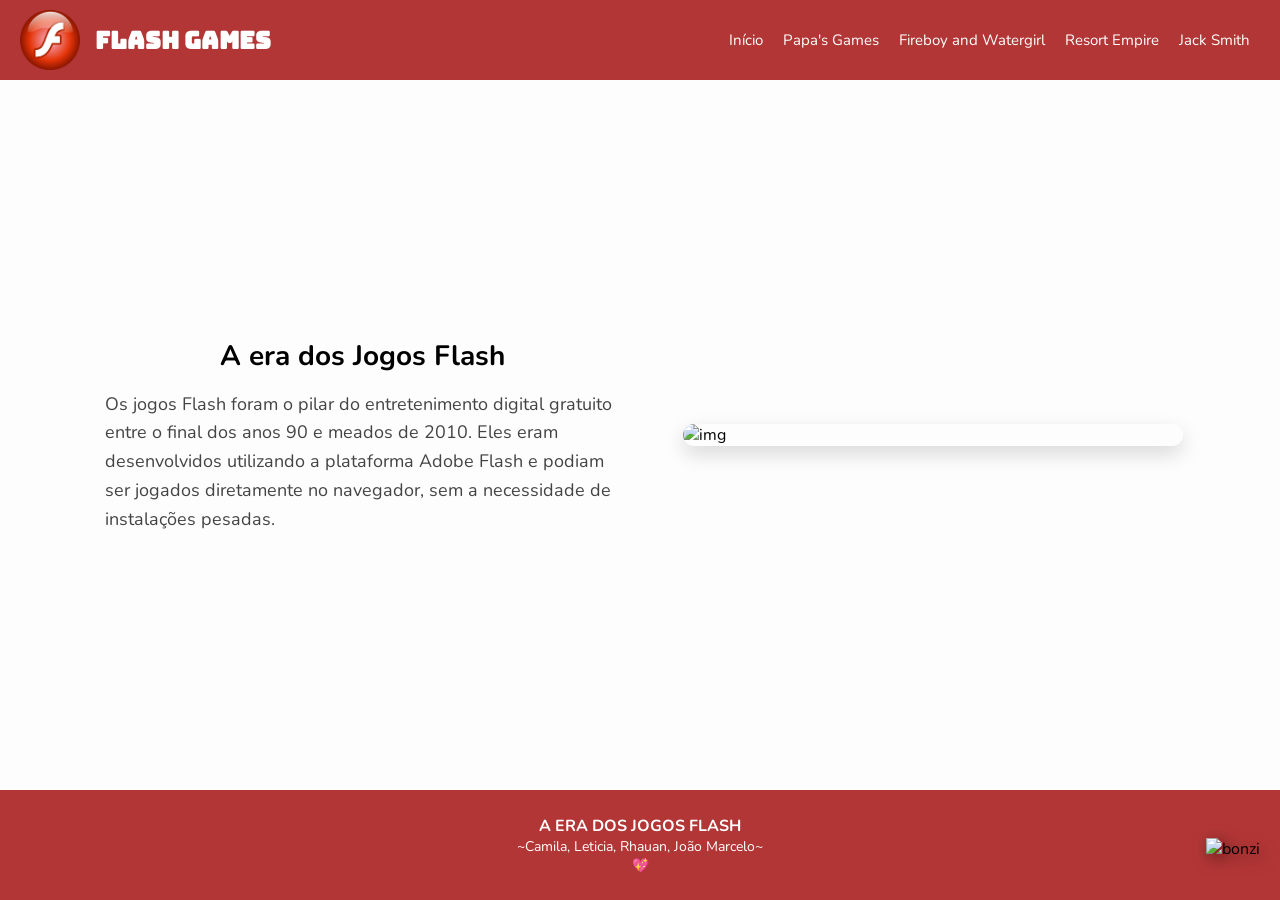
==== index.html @ 4dd98e80 "coração" ====
<!DOCTYPE html>
<html lang="pt-br">

<head>
    <meta charset="UTF-8">
    <meta name="viewport" content="width=device-width, initial-scale=1.0">
    <link rel="stylesheet" href="style.css">
    <link rel="preconnect" href="https://fonts.googleapis.com">
    <link rel="preconnect" href="https://fonts.gstatic.com" crossorigin>
    <link
        href="https://fonts.googleapis.com/css2?family=Bungee&family=Nunito:ital,wght@0,200..1000;1,200..1000&display=swap"
        rel="stylesheet">
    <title>Flash Games</title>
</head>

<body>

    <!--==========CABEÇALHO===========-->

    <header class="cabecalho">
        <div class="logo">
            <img src="flashlogo.png" alt="logo">
            <h1>Flash Games</h1>
        </div>

        <nav class="menu">
            <a href="index.html">Início</a>
            <a href="papas.html">Papa's Games</a>
            <a href="fogo&agua.html">Fireboy and Watergirl</a>
            <a href="resort.html">Resort Empire</a>
            <a href="jack.html">Jack Smith</a>
        </nav>
    </header>

    <main class="main">
        <section class="container">
            <div class="texto">
                <h2>A era dos Jogos Flash</h2>
                <p>Os jogos Flash foram o pilar do entretenimento digital gratuito entre o final dos anos 90 e meados de
                    2010. Eles eram desenvolvidos utilizando a plataforma Adobe Flash e podiam ser jogados diretamente
                    no navegador, sem a necessidade de instalações pesadas.</p>
            </div>

            <div class="imagem">
                <img src="https://i.ytimg.com/vi/KXX3xaokEpQ/hq720.jpg?sqp=-oaymwEhCK4FEIIDSFryq4qpAxMIARUAAAAAGAElAADIQj0AgKJD&rs=AOn4CLD7JuQqb4eVwCf9hSGObA4bWsDoww"
                    alt="img">
            </div>
        </section>
    </main>

<div class="fixed">
        <img src="https://img1.picmix.com/output/stamp/normal/6/6/1/9/2639166_e5fd4.gif" alt="bonzi">
    </div>

    
    <!--==========RODAPE===========-->
    <footer class="footer"> 
        <h3>A ERA DOS JOGOS FLASH</h3>
        <p>~Camila, Leticia, Rhauan, João Marcelo~</p>
        <p>💖</p>
    </footer>

    
</body>

</html>
---- style.css ----
* {
    margin: 0;
    padding: 0;
    box-sizing: border-box;
}

body {
    background-color: #fdfdfd;
    font-family: Nunito;
    margin: 0;
    display: flex;
    flex-direction: column;
    min-height: 100vh;
    
}

.cabecalho {
    background: #a61212d8;
    color: white;
    display: flex;
    justify-content: space-between;
    align-items: center;
    padding: 10px 20px;
    flex-wrap: wrap; 
    animation: deslizarHeader 1s ease;
}

.logo {
    display: flex;
    align-items: center;
    gap: 15px;
}

.logo img {
    height: 60px;
}

.cabecalho h1 {
    font-family: Bungee;
    font-size: 24px;
}

.menu {
    display: flex;
    gap: 20px;
    padding: 10px;
}

.menu a {
    color: #ffffff;
    text-decoration: none;
    font-size: 15px;
}

.menu a:hover {
    color: #2f3542;
}

.main {
    padding: 40px 20px;
    display: flex;
    justify-content: center;
    flex: 1;
    
}

.container {
    display: flex;
    flex-wrap: wrap;      
    gap: 40px;             
    max-width: 1100px;
    align-items: center;
    justify-content: center;
}

.texto {
    flex: 1;               
    min-width: 300px;    
    margin: 15px; 
    
}

.texto h2 {
    font-size: 28px;
    margin-bottom: 15px;
    text-align: center;
}

.texto p {
    font-size: 18px;
    line-height: 1.6;
    color: #444;
}

.imagem {
    flex: 1;              
    min-width: 300px;     
    display: flex;
    justify-content: center;
}

.imagem img {
    width: 100%;           
    max-width: 500px;     
    height: auto;
    border-radius: 12px;
    box-shadow: 0 8px 20px rgba(0,0,0,0.15);
}

.footer {
    background: #a61212d8;
    color: rgb(255, 255, 255);
    display: flex;
    flex-direction: column;
    align-items: center;
    justify-content: center;
    padding: 25px;
    margin-bottom: 0;
}

.footer h3{
    font-size: 16px;
}

.footer p {
    font-size: 14px;
}


.fixed {
    position: fixed;       
    bottom: 40px;        
    right: 20px;          
    z-index: 1000;        
    max-width: 90px;
    filter: drop-shadow(4px 4px 8px rgba(0,0,0,0.5));
}

.fixed img {
    width: 100%;        
    height: auto;
    
}


@keyframes deslizarHeader {
    from { transform: translateY(-100px);}
    to {transform: translateY(0); }
}
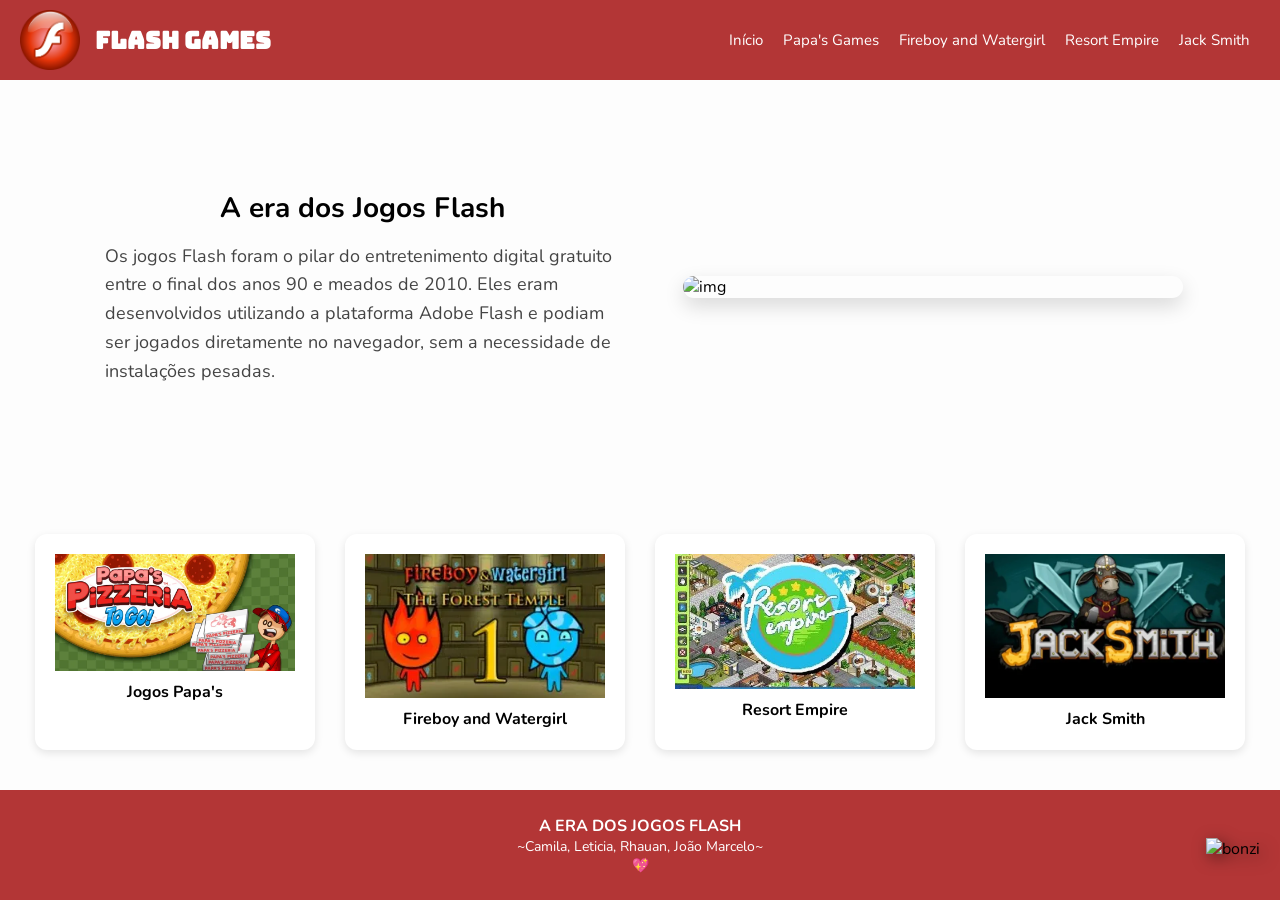
==== commit 6781a6ce: "jogos lincados aos seus definitivos sites + imagens" ====
--- a/index.html
+++ b/index.html
@@ -5,62 +5,71 @@
     <meta charset="UTF-8">
     <meta name="viewport" content="width=device-width, initial-scale=1.0">
     <link rel="stylesheet" href="style.css">
-    <link rel="preconnect" href="https://fonts.googleapis.com">
-    <link rel="preconnect" href="https://fonts.gstatic.com" crossorigin>
-    <link
-        href="https://fonts.googleapis.com/css2?family=Bungee&family=Nunito:ital,wght@0,200..1000;1,200..1000&display=swap"
-        rel="stylesheet">
+    <link href="https://fonts.googleapis.com/css2?family=Bungee&family=Nunito&display=swap" rel="stylesheet">
     <title>Flash Games</title>
 </head>
 
 <body>
 
-    <!--==========CABEÇALHO===========-->
+<header class="cabecalho">
+    <div class="logo">
+        <img src="flashlogo.png" alt="logo">
+        <h1>Flash Games</h1>
+    </div>
 
-    <header class="cabecalho">
-        <div class="logo">
-            <img src="flashlogo.png" alt="logo">
-            <h1>Flash Games</h1>
+    <nav class="menu">
+        <a href="index.html">Início</a>
+        <a href="papas.html">Papa's Games</a>
+        <a href="fogo&agua.html">Fireboy and Watergirl</a>
+        <a href="resort.html">Resort Empire</a>
+        <a href="jack.html">Jack Smith</a>
+    </nav>
+</header>
+
+<main class="main">
+    <section class="container">
+        <div class="texto">
+            <h2>A era dos Jogos Flash</h2>
+            <p>Os jogos Flash foram o pilar do entretenimento digital gratuito entre o final dos anos 90 e meados de 2010. Eles eram desenvolvidos utilizando a plataforma Adobe Flash e podiam ser jogados diretamente no navegador, sem a necessidade de instalações pesadas.</p>
         </div>
 
-        <nav class="menu">
-            <a href="index.html">Início</a>
-            <a href="papas.html">Papa's Games</a>
-            <a href="fogo&agua.html">Fireboy and Watergirl</a>
-            <a href="resort.html">Resort Empire</a>
-            <a href="jack.html">Jack Smith</a>
-        </nav>
-    </header>
-
-    <main class="main">
-        <section class="container">
-            <div class="texto">
-                <h2>A era dos Jogos Flash</h2>
-                <p>Os jogos Flash foram o pilar do entretenimento digital gratuito entre o final dos anos 90 e meados de
-                    2010. Eles eram desenvolvidos utilizando a plataforma Adobe Flash e podiam ser jogados diretamente
-                    no navegador, sem a necessidade de instalações pesadas.</p>
-            </div>
-
-            <div class="imagem">
-                <img src="https://i.ytimg.com/vi/KXX3xaokEpQ/hq720.jpg?sqp=-oaymwEhCK4FEIIDSFryq4qpAxMIARUAAAAAGAElAADIQj0AgKJD&rs=AOn4CLD7JuQqb4eVwCf9hSGObA4bWsDoww"
-                    alt="img">
-            </div>
-        </section>
-    </main>
+        <div class="imagem">
+            <img src="https://i.ytimg.com/vi/KXX3xaokEpQ/hq720.jpg" alt="img">
+        </div>
+    </section>
+</main>
 
 <div class="fixed">
-        <img src="https://img1.picmix.com/output/stamp/normal/6/6/1/9/2639166_e5fd4.gif" alt="bonzi">
-    </div>
+    <img src="https://img1.picmix.com/output/stamp/normal/6/6/1/9/2639166_e5fd4.gif" alt="bonzi">
+</div>
 
-    
-    <!--==========RODAPE===========-->
-    <footer class="footer"> 
-        <h3>A ERA DOS JOGOS FLASH</h3>
-        <p>~Camila, Leticia, Rhauan, João Marcelo~</p>
-        <p>💖</p>
-    </footer>
+<section class="cards">
+    <a class="card" href="papas.html" target="_blank">
+        <img src="papaslogo.jpg" alt="">
+        <p>Jogos Papa's</p>
+    </a>
 
-    
+    <a class="card" href="fogo&agua.html" target="_blank">
+        <img src="F&B.jpg" alt="">
+        <p>Fireboy and Watergirl</p>
+    </a>
+
+    <a class="card" href="resort.html" target="_blank">
+        <img src="ResortEmpire.jpg" alt="">
+        <p>Resort Empire</p>
+    </a>
+
+    <a class="card" href="jack.html" target="_blank">
+        <img src="LogoJack.jpg" alt="">
+        <p>Jack Smith</p>
+    </a>
+</section>
+
+<footer class="footer"> 
+    <h3>A ERA DOS JOGOS FLASH</h3>
+    <p>~Camila, Leticia, Rhauan, João Marcelo~</p>
+    <p>💖</p>
+</footer>
+
 </body>
-
 </html>
--- a/style.css
+++ b/style.css
@@ -11,7 +11,6 @@
     display: flex;
     flex-direction: column;
     min-height: 100vh;
-    
 }
 
 .cabecalho {
@@ -21,7 +20,7 @@
     justify-content: space-between;
     align-items: center;
     padding: 10px 20px;
-    flex-wrap: wrap; 
+    flex-wrap: wrap;
     animation: deslizarHeader 1s ease;
 }
 
@@ -61,23 +60,21 @@
     display: flex;
     justify-content: center;
     flex: 1;
-    
 }
 
 .container {
     display: flex;
-    flex-wrap: wrap;      
-    gap: 40px;             
+    flex-wrap: wrap;
+    gap: 40px;
     max-width: 1100px;
     align-items: center;
     justify-content: center;
 }
 
 .texto {
-    flex: 1;               
-    min-width: 300px;    
-    margin: 15px; 
-    
+    flex: 1;
+    min-width: 300px;
+    margin: 15px;
 }
 
 .texto h2 {
@@ -93,18 +90,55 @@
 }
 
 .imagem {
-    flex: 1;              
-    min-width: 300px;     
+    flex: 1;
+    min-width: 300px;
     display: flex;
     justify-content: center;
 }
 
 .imagem img {
-    width: 100%;           
-    max-width: 500px;     
+    width: 100%;
+    max-width: 500px;
     height: auto;
     border-radius: 12px;
     box-shadow: 0 8px 20px rgba(0,0,0,0.15);
+}
+
+.cards {
+    display: flex;
+    justify-content: center;
+    gap: 30px;
+    flex-wrap: wrap;
+    padding: 40px 20px;
+}
+
+.card {
+    padding: 20px;
+    background: #ffffff;
+    border-radius: 12px;
+    box-shadow: 0 3px 8px rgba(0,0,0,0.1);
+    text-align: center;
+    font-weight: bold;
+    display: flex;
+    flex-direction: column;
+    align-items: center;
+    transition: transform .3s, background .3s;
+    text-decoration: none;
+    color: #000000;
+    width: 280px;
+}
+
+.card:hover {
+    transform: translateY(-8px);
+    background: #A61212;
+    color: white;
+}
+
+.card img {
+    width: 100%;
+    max-width: 240px;;
+    height: auto;
+    margin-bottom: 10px;
 }
 
 .footer {
@@ -118,7 +152,7 @@
     margin-bottom: 0;
 }
 
-.footer h3{
+.footer h3 {
     font-size: 16px;
 }
 
@@ -126,24 +160,21 @@
     font-size: 14px;
 }
 
-
 .fixed {
-    position: fixed;       
-    bottom: 40px;        
-    right: 20px;          
-    z-index: 1000;        
+    position: fixed;
+    bottom: 40px;
+    right: 20px;
+    z-index: 1000;
     max-width: 90px;
     filter: drop-shadow(4px 4px 8px rgba(0,0,0,0.5));
 }
 
 .fixed img {
-    width: 100%;        
+    width: 100%;
     height: auto;
-    
 }
 
-
 @keyframes deslizarHeader {
-    from { transform: translateY(-100px);}
-    to {transform: translateY(0); }
+    from { transform: translateY(-100px); }
+    to { transform: translateY(0); }
 }
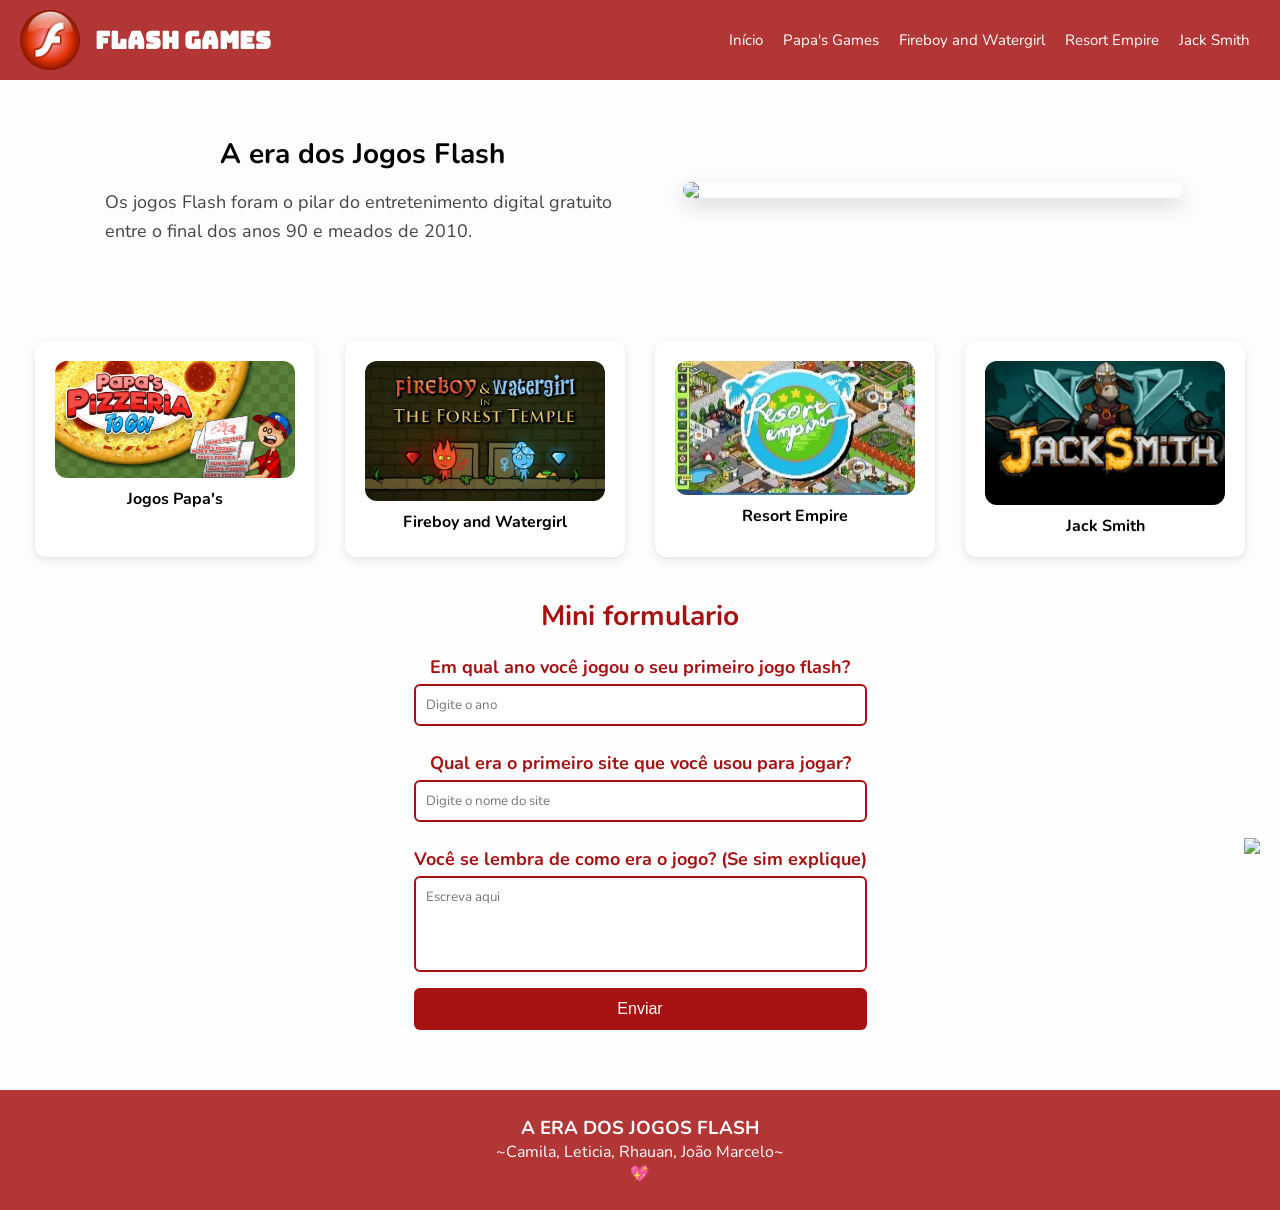
==== commit 0e268ea7: "formulario e css do formulario" ====
--- a/index.html
+++ b/index.html
@@ -13,7 +13,7 @@
 
 <header class="cabecalho">
     <div class="logo">
-        <img src="flashlogo.png" alt="logo">
+        <img src="flashlogo.png">
         <h1>Flash Games</h1>
     </div>
 
@@ -30,39 +30,56 @@
     <section class="container">
         <div class="texto">
             <h2>A era dos Jogos Flash</h2>
-            <p>Os jogos Flash foram o pilar do entretenimento digital gratuito entre o final dos anos 90 e meados de 2010. Eles eram desenvolvidos utilizando a plataforma Adobe Flash e podiam ser jogados diretamente no navegador, sem a necessidade de instalações pesadas.</p>
+            <p>Os jogos Flash foram o pilar do entretenimento digital gratuito entre o final dos anos 90 e meados de 2010.</p>
         </div>
 
         <div class="imagem">
-            <img src="https://i.ytimg.com/vi/KXX3xaokEpQ/hq720.jpg" alt="img">
+            <img src="https://i.ytimg.com/vi/KXX3xaokEpQ/hq720.jpg">
         </div>
     </section>
 </main>
 
 <div class="fixed">
-    <img src="https://img1.picmix.com/output/stamp/normal/6/6/1/9/2639166_e5fd4.gif" alt="bonzi">
+    <img src="https://img1.picmix.com/output/stamp/normal/6/6/1/9/2639166_e5fd4.gif">
 </div>
 
 <section class="cards">
-    <a class="card" href="papas.html" target="_blank">
-        <img src="papaslogo.jpg" alt="">
+    <a class="card" href="papas.html">
+        <img src="papaslogo.jpg">
         <p>Jogos Papa's</p>
     </a>
 
-    <a class="card" href="fogo&agua.html" target="_blank">
-        <img src="F&B.jpg" alt="">
+    <a class="card" href="fogo&agua.html">
+        <img src="F&B.jpg">
         <p>Fireboy and Watergirl</p>
     </a>
 
-    <a class="card" href="resort.html" target="_blank">
-        <img src="ResortEmpire.jpg" alt="">
+    <a class="card" href="resort.html">
+        <img src="ResortEmpire.jpg">
         <p>Resort Empire</p>
     </a>
 
-    <a class="card" href="jack.html" target="_blank">
-        <img src="LogoJack.jpg" alt="">
+    <a class="card" href="jack.html">
+        <img src="LogoJack.jpg">
         <p>Jack Smith</p>
     </a>
+</section>
+
+<section class="formulario">
+    <h2>Mini formulario</h2>
+
+    <form>
+        <h3>Em qual ano você jogou o seu primeiro jogo flash?</h3>
+        <input type="text" placeholder="Digite o ano">
+
+        <h3>Qual era o primeiro site que você usou para jogar?</h3>
+        <input type="text" placeholder="Digite o nome do site">
+
+        <h3>Você se lembra de como era o jogo? (Se sim explique)</h3>
+        <textarea rows="4" placeholder="Escreva aqui"></textarea>
+
+        <button type="submit">Enviar</button>
+    </form>
 </section>
 
 <footer class="footer"> 
--- a/style.css
+++ b/style.css
@@ -7,7 +7,6 @@
 body {
     background-color: #fdfdfd;
     font-family: Nunito;
-    margin: 0;
     display: flex;
     flex-direction: column;
     min-height: 100vh;
@@ -99,7 +98,6 @@
 .imagem img {
     width: 100%;
     max-width: 500px;
-    height: auto;
     border-radius: 12px;
     box-shadow: 0 8px 20px rgba(0,0,0,0.15);
 }
@@ -136,42 +134,78 @@
 
 .card img {
     width: 100%;
-    max-width: 240px;;
-    height: auto;
+    max-width: 240px;
+    border-radius: 12px;
     margin-bottom: 10px;
+}
+
+.formulario {
+    max-width: 500px;
+    margin: 0 auto 60px;
+    text-align: center;
+}
+
+.formulario h2 {
+    font-size: 28px;
+    color: #A61212;
+    margin-bottom: 20px;
+}
+
+.formulario h3 {
+    font-size: 18px;
+    margin: 15px 0 5px;
+    color: #A61212;
+}
+
+.formulario input,
+.formulario textarea {
+    width: 100%;
+    padding: 10px;
+    border: 2px solid #A61212;
+    border-radius: 6px;
+    margin-bottom: 10px;
+    font-family: Nunito;
+}
+
+.formulario textarea {
+    resize: none;
+}
+
+.formulario button {
+    width: 100%;
+    padding: 12px;
+    background: #A61212;
+    color: white;
+    border: none;
+    border-radius: 6px;
+    font-size: 16px;
+    cursor: pointer;
+    transition: background .3s;
+}
+
+.formulario button:hover {
+    background: #084d13;
 }
 
 .footer {
     background: #a61212d8;
-    color: rgb(255, 255, 255);
+    color: white;
     display: flex;
     flex-direction: column;
     align-items: center;
     justify-content: center;
     padding: 25px;
-    margin-bottom: 0;
-}
-
-.footer h3 {
-    font-size: 16px;
-}
-
-.footer p {
-    font-size: 14px;
 }
 
 .fixed {
     position: fixed;
     bottom: 40px;
     right: 20px;
-    z-index: 1000;
     max-width: 90px;
-    filter: drop-shadow(4px 4px 8px rgba(0,0,0,0.5));
 }
 
 .fixed img {
     width: 100%;
-    height: auto;
 }
 
 @keyframes deslizarHeader {
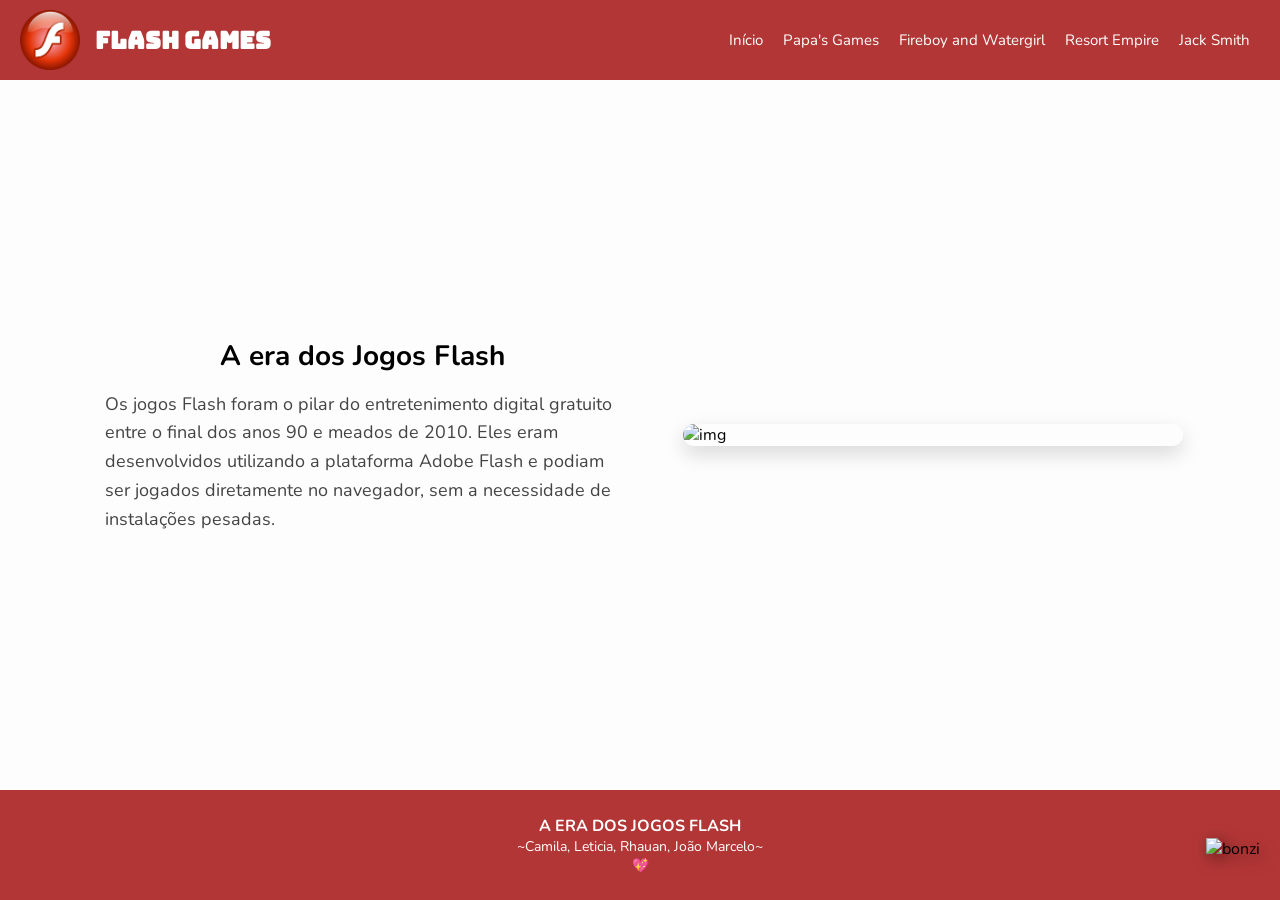
==== commit cd9ddc8f: "bonzi" ====
--- a/index.html
+++ b/index.html
@@ -5,88 +5,62 @@
     <meta charset="UTF-8">
     <meta name="viewport" content="width=device-width, initial-scale=1.0">
     <link rel="stylesheet" href="style.css">
-    <link href="https://fonts.googleapis.com/css2?family=Bungee&family=Nunito&display=swap" rel="stylesheet">
+    <link rel="preconnect" href="https://fonts.googleapis.com">
+    <link rel="preconnect" href="https://fonts.gstatic.com" crossorigin>
+    <link
+        href="https://fonts.googleapis.com/css2?family=Bungee&family=Nunito:ital,wght@0,200..1000;1,200..1000&display=swap"
+        rel="stylesheet">
     <title>Flash Games</title>
 </head>
 
 <body>
 
-<header class="cabecalho">
-    <div class="logo">
-        <img src="flashlogo.png">
-        <h1>Flash Games</h1>
+    <!--==========CABEÇALHO===========-->
+
+    <header class="cabecalho">
+        <div class="logo">
+            <img src="flashlogo.png" alt="logo">
+            <h1>Flash Games</h1>
+        </div>
+
+        <nav class="menu">
+            <a href="index.html">Início</a>
+            <a href="papas.html">Papa's Games</a>
+            <a href="fogo&agua.html">Fireboy and Watergirl</a>
+            <a href="resort.html">Resort Empire</a>
+            <a href="jack.html">Jack Smith</a>
+        </nav>
+    </header>
+
+    <main class="main">
+        <section class="container">
+            <div class="texto">
+                <h2>A era dos Jogos Flash</h2>
+                <p>Os jogos Flash foram o pilar do entretenimento digital gratuito entre o final dos anos 90 e meados de
+                    2010. Eles eram desenvolvidos utilizando a plataforma Adobe Flash e podiam ser jogados diretamente
+                    no navegador, sem a necessidade de instalações pesadas.</p>
+            </div>
+
+            <div class="imagem">
+                <img src="https://i.ytimg.com/vi/KXX3xaokEpQ/hq720.jpg?sqp=-oaymwEhCK4FEIIDSFryq4qpAxMIARUAAAAAGAElAADIQj0AgKJD&rs=AOn4CLD7JuQqb4eVwCf9hSGObA4bWsDoww"
+                    alt="img">
+            </div>
+        </section>
+    </main>
+
+<div class="fixed">
+        <img src="https://media.tenor.com/Xw-IhAxUofUAAAAj/bonzi-buddy-uwu.gif" alt="bonzi">
     </div>
 
-    <nav class="menu">
-        <a href="index.html">Início</a>
-        <a href="papas.html">Papa's Games</a>
-        <a href="fogo&agua.html">Fireboy and Watergirl</a>
-        <a href="resort.html">Resort Empire</a>
-        <a href="jack.html">Jack Smith</a>
-    </nav>
-</header>
+    
+    <!--==========RODAPE===========-->
+    <footer class="footer"> 
+        <h3>A ERA DOS JOGOS FLASH</h3>
+        <p>~Camila, Leticia, Rhauan, João Marcelo~</p>
+        <p>💖</p>
+    </footer>
 
-<main class="main">
-    <section class="container">
-        <div class="texto">
-            <h2>A era dos Jogos Flash</h2>
-            <p>Os jogos Flash foram o pilar do entretenimento digital gratuito entre o final dos anos 90 e meados de 2010.</p>
-        </div>
+    
+</body>
 
-        <div class="imagem">
-            <img src="https://i.ytimg.com/vi/KXX3xaokEpQ/hq720.jpg">
-        </div>
-    </section>
-</main>
-
-<div class="fixed">
-    <img src="https://img1.picmix.com/output/stamp/normal/6/6/1/9/2639166_e5fd4.gif">
-</div>
-
-<section class="cards">
-    <a class="card" href="papas.html">
-        <img src="papaslogo.jpg">
-        <p>Jogos Papa's</p>
-    </a>
-
-    <a class="card" href="fogo&agua.html">
-        <img src="F&B.jpg">
-        <p>Fireboy and Watergirl</p>
-    </a>
-
-    <a class="card" href="resort.html">
-        <img src="ResortEmpire.jpg">
-        <p>Resort Empire</p>
-    </a>
-
-    <a class="card" href="jack.html">
-        <img src="LogoJack.jpg">
-        <p>Jack Smith</p>
-    </a>
-</section>
-
-<section class="formulario">
-    <h2>Mini formulario</h2>
-
-    <form>
-        <h3>Em qual ano você jogou o seu primeiro jogo flash?</h3>
-        <input type="text" placeholder="Digite o ano">
-
-        <h3>Qual era o primeiro site que você usou para jogar?</h3>
-        <input type="text" placeholder="Digite o nome do site">
-
-        <h3>Você se lembra de como era o jogo? (Se sim explique)</h3>
-        <textarea rows="4" placeholder="Escreva aqui"></textarea>
-
-        <button type="submit">Enviar</button>
-    </form>
-</section>
-
-<footer class="footer"> 
-    <h3>A ERA DOS JOGOS FLASH</h3>
-    <p>~Camila, Leticia, Rhauan, João Marcelo~</p>
-    <p>💖</p>
-</footer>
-
-</body>
 </html>
--- a/style.css
+++ b/style.css
@@ -7,9 +7,11 @@
 body {
     background-color: #fdfdfd;
     font-family: Nunito;
+    margin: 0;
     display: flex;
     flex-direction: column;
     min-height: 100vh;
+    
 }
 
 .cabecalho {
@@ -19,7 +21,7 @@
     justify-content: space-between;
     align-items: center;
     padding: 10px 20px;
-    flex-wrap: wrap;
+    flex-wrap: wrap; 
     animation: deslizarHeader 1s ease;
 }
 
@@ -59,21 +61,23 @@
     display: flex;
     justify-content: center;
     flex: 1;
+    
 }
 
 .container {
     display: flex;
-    flex-wrap: wrap;
-    gap: 40px;
+    flex-wrap: wrap;      
+    gap: 40px;             
     max-width: 1100px;
     align-items: center;
     justify-content: center;
 }
 
 .texto {
-    flex: 1;
-    min-width: 300px;
-    margin: 15px;
+    flex: 1;               
+    min-width: 300px;    
+    margin: 15px; 
+    
 }
 
 .texto h2 {
@@ -89,126 +93,57 @@
 }
 
 .imagem {
-    flex: 1;
-    min-width: 300px;
+    flex: 1;              
+    min-width: 300px;     
     display: flex;
     justify-content: center;
 }
 
 .imagem img {
-    width: 100%;
-    max-width: 500px;
+    width: 100%;           
+    max-width: 500px;     
+    height: auto;
     border-radius: 12px;
     box-shadow: 0 8px 20px rgba(0,0,0,0.15);
 }
 
-.cards {
-    display: flex;
-    justify-content: center;
-    gap: 30px;
-    flex-wrap: wrap;
-    padding: 40px 20px;
-}
-
-.card {
-    padding: 20px;
-    background: #ffffff;
-    border-radius: 12px;
-    box-shadow: 0 3px 8px rgba(0,0,0,0.1);
-    text-align: center;
-    font-weight: bold;
-    display: flex;
-    flex-direction: column;
-    align-items: center;
-    transition: transform .3s, background .3s;
-    text-decoration: none;
-    color: #000000;
-    width: 280px;
-}
-
-.card:hover {
-    transform: translateY(-8px);
-    background: #A61212;
-    color: white;
-}
-
-.card img {
-    width: 100%;
-    max-width: 240px;
-    border-radius: 12px;
-    margin-bottom: 10px;
-}
-
-.formulario {
-    max-width: 500px;
-    margin: 0 auto 60px;
-    text-align: center;
-}
-
-.formulario h2 {
-    font-size: 28px;
-    color: #A61212;
-    margin-bottom: 20px;
-}
-
-.formulario h3 {
-    font-size: 18px;
-    margin: 15px 0 5px;
-    color: #A61212;
-}
-
-.formulario input,
-.formulario textarea {
-    width: 100%;
-    padding: 10px;
-    border: 2px solid #A61212;
-    border-radius: 6px;
-    margin-bottom: 10px;
-    font-family: Nunito;
-}
-
-.formulario textarea {
-    resize: none;
-}
-
-.formulario button {
-    width: 100%;
-    padding: 12px;
-    background: #A61212;
-    color: white;
-    border: none;
-    border-radius: 6px;
-    font-size: 16px;
-    cursor: pointer;
-    transition: background .3s;
-}
-
-.formulario button:hover {
-    background: #084d13;
-}
-
 .footer {
     background: #a61212d8;
-    color: white;
+    color: rgb(255, 255, 255);
     display: flex;
     flex-direction: column;
     align-items: center;
     justify-content: center;
     padding: 25px;
+    margin-bottom: 0;
 }
 
+.footer h3{
+    font-size: 16px;
+}
+
+.footer p {
+    font-size: 14px;
+}
+
+
 .fixed {
-    position: fixed;
-    bottom: 40px;
-    right: 20px;
-    max-width: 90px;
+    position: fixed;       
+    bottom: 40px;        
+    right: 20px;          
+    z-index: 1000;        
+    max-width: 160px;
+    filter: drop-shadow(4px 4px 8px rgba(0,0,0,0.5));
 }
 
 .fixed img {
-    width: 100%;
+    width: 100%;        
+    height: auto;
+    
 }
 
+
 @keyframes deslizarHeader {
-    from { transform: translateY(-100px); }
-    to { transform: translateY(0); }
+    from { transform: translateY(-100px);}
+    to {transform: translateY(0); }
 }
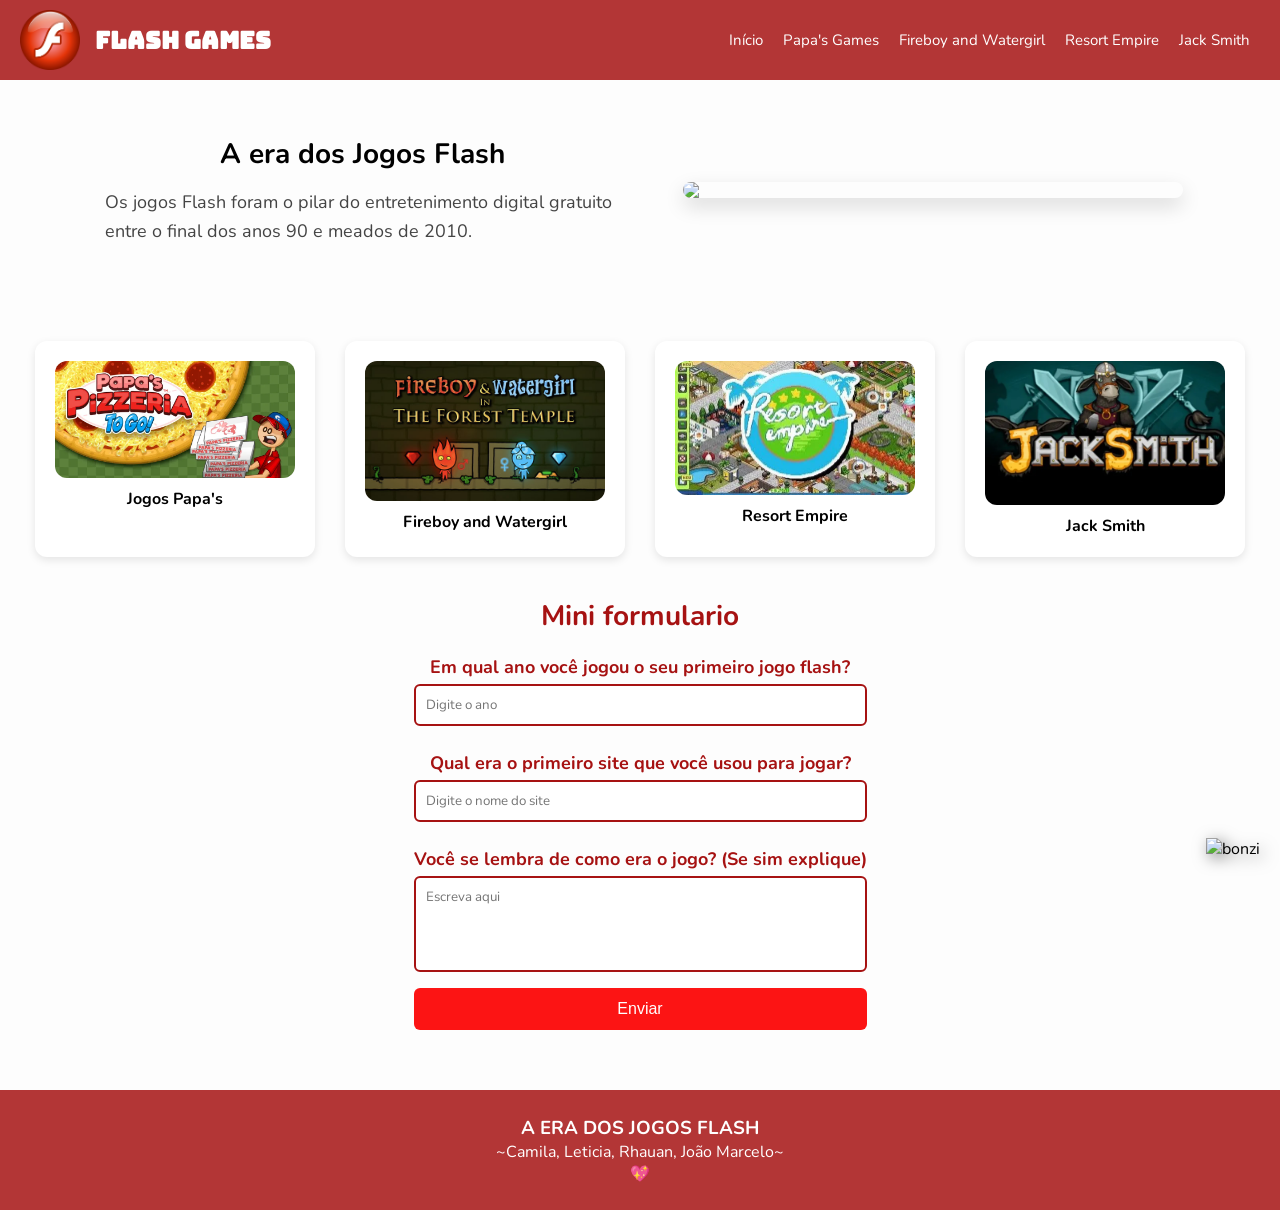
==== commit a9951a4c: "Merge branch 'main' into Pg-Camila" ====
--- a/index.html
+++ b/index.html
@@ -5,62 +5,88 @@
     <meta charset="UTF-8">
     <meta name="viewport" content="width=device-width, initial-scale=1.0">
     <link rel="stylesheet" href="style.css">
-    <link rel="preconnect" href="https://fonts.googleapis.com">
-    <link rel="preconnect" href="https://fonts.gstatic.com" crossorigin>
-    <link
-        href="https://fonts.googleapis.com/css2?family=Bungee&family=Nunito:ital,wght@0,200..1000;1,200..1000&display=swap"
-        rel="stylesheet">
+    <link href="https://fonts.googleapis.com/css2?family=Bungee&family=Nunito&display=swap" rel="stylesheet">
     <title>Flash Games</title>
 </head>
 
 <body>
 
-    <!--==========CABEÇALHO===========-->
+<header class="cabecalho">
+    <div class="logo">
+        <img src="flashlogo.png">
+        <h1>Flash Games</h1>
+    </div>
 
-    <header class="cabecalho">
-        <div class="logo">
-            <img src="flashlogo.png" alt="logo">
-            <h1>Flash Games</h1>
+    <nav class="menu">
+        <a href="index.html">Início</a>
+        <a href="papas.html">Papa's Games</a>
+        <a href="fogo&agua.html">Fireboy and Watergirl</a>
+        <a href="resort.html">Resort Empire</a>
+        <a href="jack.html">Jack Smith</a>
+    </nav>
+</header>
+
+<main class="main">
+    <section class="container">
+        <div class="texto">
+            <h2>A era dos Jogos Flash</h2>
+            <p>Os jogos Flash foram o pilar do entretenimento digital gratuito entre o final dos anos 90 e meados de 2010.</p>
         </div>
 
-        <nav class="menu">
-            <a href="index.html">Início</a>
-            <a href="papas.html">Papa's Games</a>
-            <a href="fogo&agua.html">Fireboy and Watergirl</a>
-            <a href="resort.html">Resort Empire</a>
-            <a href="jack.html">Jack Smith</a>
-        </nav>
-    </header>
-
-    <main class="main">
-        <section class="container">
-            <div class="texto">
-                <h2>A era dos Jogos Flash</h2>
-                <p>Os jogos Flash foram o pilar do entretenimento digital gratuito entre o final dos anos 90 e meados de
-                    2010. Eles eram desenvolvidos utilizando a plataforma Adobe Flash e podiam ser jogados diretamente
-                    no navegador, sem a necessidade de instalações pesadas.</p>
-            </div>
-
-            <div class="imagem">
-                <img src="https://i.ytimg.com/vi/KXX3xaokEpQ/hq720.jpg?sqp=-oaymwEhCK4FEIIDSFryq4qpAxMIARUAAAAAGAElAADIQj0AgKJD&rs=AOn4CLD7JuQqb4eVwCf9hSGObA4bWsDoww"
-                    alt="img">
-            </div>
-        </section>
-    </main>
+        <div class="imagem">
+            <img src="https://i.ytimg.com/vi/KXX3xaokEpQ/hq720.jpg">
+        </div>
+    </section>
+</main>
 
 <div class="fixed">
         <img src="https://media.tenor.com/Xw-IhAxUofUAAAAj/bonzi-buddy-uwu.gif" alt="bonzi">
     </div>
 
-    
-    <!--==========RODAPE===========-->
-    <footer class="footer"> 
-        <h3>A ERA DOS JOGOS FLASH</h3>
-        <p>~Camila, Leticia, Rhauan, João Marcelo~</p>
-        <p>💖</p>
-    </footer>
+<section class="cards">
+    <a class="card" href="papas.html">
+        <img src="papaslogo.jpg">
+        <p>Jogos Papa's</p>
+    </a>
 
-    
+    <a class="card" href="fogo&agua.html">
+        <img src="F&B.jpg">
+        <p>Fireboy and Watergirl</p>
+    </a>
+
+    <a class="card" href="resort.html">
+        <img src="ResortEmpire.jpg">
+        <p>Resort Empire</p>
+    </a>
+
+    <a class="card" href="jack.html">
+        <img src="LogoJack.jpg">
+        <p>Jack Smith</p>
+    </a>
+</section>
+
+<section class="formulario">
+    <h2>Mini formulario</h2>
+
+    <form>
+        <h3>Em qual ano você jogou o seu primeiro jogo flash?</h3>
+        <input type="text" placeholder="Digite o ano">
+
+        <h3>Qual era o primeiro site que você usou para jogar?</h3>
+        <input type="text" placeholder="Digite o nome do site">
+
+        <h3>Você se lembra de como era o jogo? (Se sim explique)</h3>
+        <textarea rows="4" placeholder="Escreva aqui"></textarea>
+
+        <button type="submit">Enviar</button>
+    </form>
+</section>
+
+<footer class="footer"> 
+    <h3>A ERA DOS JOGOS FLASH</h3>
+    <p>~Camila, Leticia, Rhauan, João Marcelo~</p>
+    <p>💖</p>
+</footer>
+
 </body>
-
 </html>
--- a/style.css
+++ b/style.css
@@ -7,11 +7,9 @@
 body {
     background-color: #fdfdfd;
     font-family: Nunito;
-    margin: 0;
     display: flex;
     flex-direction: column;
     min-height: 100vh;
-    
 }
 
 .cabecalho {
@@ -21,7 +19,7 @@
     justify-content: space-between;
     align-items: center;
     padding: 10px 20px;
-    flex-wrap: wrap; 
+    flex-wrap: wrap;
     animation: deslizarHeader 1s ease;
 }
 
@@ -61,23 +59,21 @@
     display: flex;
     justify-content: center;
     flex: 1;
-    
 }
 
 .container {
     display: flex;
-    flex-wrap: wrap;      
-    gap: 40px;             
+    flex-wrap: wrap;
+    gap: 40px;
     max-width: 1100px;
     align-items: center;
     justify-content: center;
 }
 
 .texto {
-    flex: 1;               
-    min-width: 300px;    
-    margin: 15px; 
-    
+    flex: 1;
+    min-width: 300px;
+    margin: 15px;
 }
 
 .texto h2 {
@@ -93,39 +89,113 @@
 }
 
 .imagem {
-    flex: 1;              
-    min-width: 300px;     
+    flex: 1;
+    min-width: 300px;
     display: flex;
     justify-content: center;
 }
 
 .imagem img {
-    width: 100%;           
-    max-width: 500px;     
-    height: auto;
+    width: 100%;
+    max-width: 500px;
     border-radius: 12px;
     box-shadow: 0 8px 20px rgba(0,0,0,0.15);
 }
 
+.cards {
+    display: flex;
+    justify-content: center;
+    gap: 30px;
+    flex-wrap: wrap;
+    padding: 40px 20px;
+}
+
+.card {
+    padding: 20px;
+    background: #ffffff;
+    border-radius: 12px;
+    box-shadow: 0 3px 8px rgba(0,0,0,0.1);
+    text-align: center;
+    font-weight: bold;
+    display: flex;
+    flex-direction: column;
+    align-items: center;
+    transition: transform .3s, background .3s;
+    text-decoration: none;
+    color: #000000;
+    width: 280px;
+}
+
+.card:hover {
+    transform: translateY(-8px);
+    background: #A61212;
+    color: white;
+}
+
+.card img {
+    width: 100%;
+    max-width: 240px;
+    border-radius: 12px;
+    margin-bottom: 10px;
+}
+
+.formulario {
+    max-width: 500px;
+    margin: 0 auto 60px;
+    text-align: center;
+}
+
+.formulario h2 {
+    font-size: 28px;
+    color: #A61212;
+    margin-bottom: 20px;
+}
+
+.formulario h3 {
+    font-size: 18px;
+    margin: 15px 0 5px;
+    color: #A61212;
+}
+
+.formulario input,
+.formulario textarea {
+    width: 100%;
+    padding: 10px;
+    border: 2px solid #A61212;
+    border-radius: 6px;
+    margin-bottom: 10px;
+    font-family: Nunito;
+}
+
+.formulario textarea {
+    resize: none;
+}
+
+.formulario button {
+    width: 100%;
+    padding: 12px;
+    background: #fc1414;
+    color: white;
+    border: none;
+    border-radius: 6px;
+    font-size: 16px;
+    cursor: pointer;
+    transition: background .3s;
+}
+
+.formulario button:hover {
+    background: #8a0f0f;
+}
+
 .footer {
     background: #a61212d8;
-    color: rgb(255, 255, 255);
+    color: white;
     display: flex;
     flex-direction: column;
     align-items: center;
     justify-content: center;
     padding: 25px;
-    margin-bottom: 0;
-}
-
-.footer h3{
-    font-size: 16px;
-}
-
-.footer p {
-    font-size: 14px;
-}
-
+}
 
 .fixed {
     position: fixed;       
@@ -134,16 +204,17 @@
     z-index: 1000;        
     max-width: 160px;
     filter: drop-shadow(4px 4px 8px rgba(0,0,0,0.5));
+    position: fixed;
+    bottom: 40px;
+    right: 20px;
+    max-width: 90px;
 }
 
 .fixed img {
-    width: 100%;        
-    height: auto;
-    
-}
-
+    width: 100%;
+}
 
 @keyframes deslizarHeader {
-    from { transform: translateY(-100px);}
-    to {transform: translateY(0); }
+    from { transform: translateY(-100px); }
+    to { transform: translateY(0); }
 }
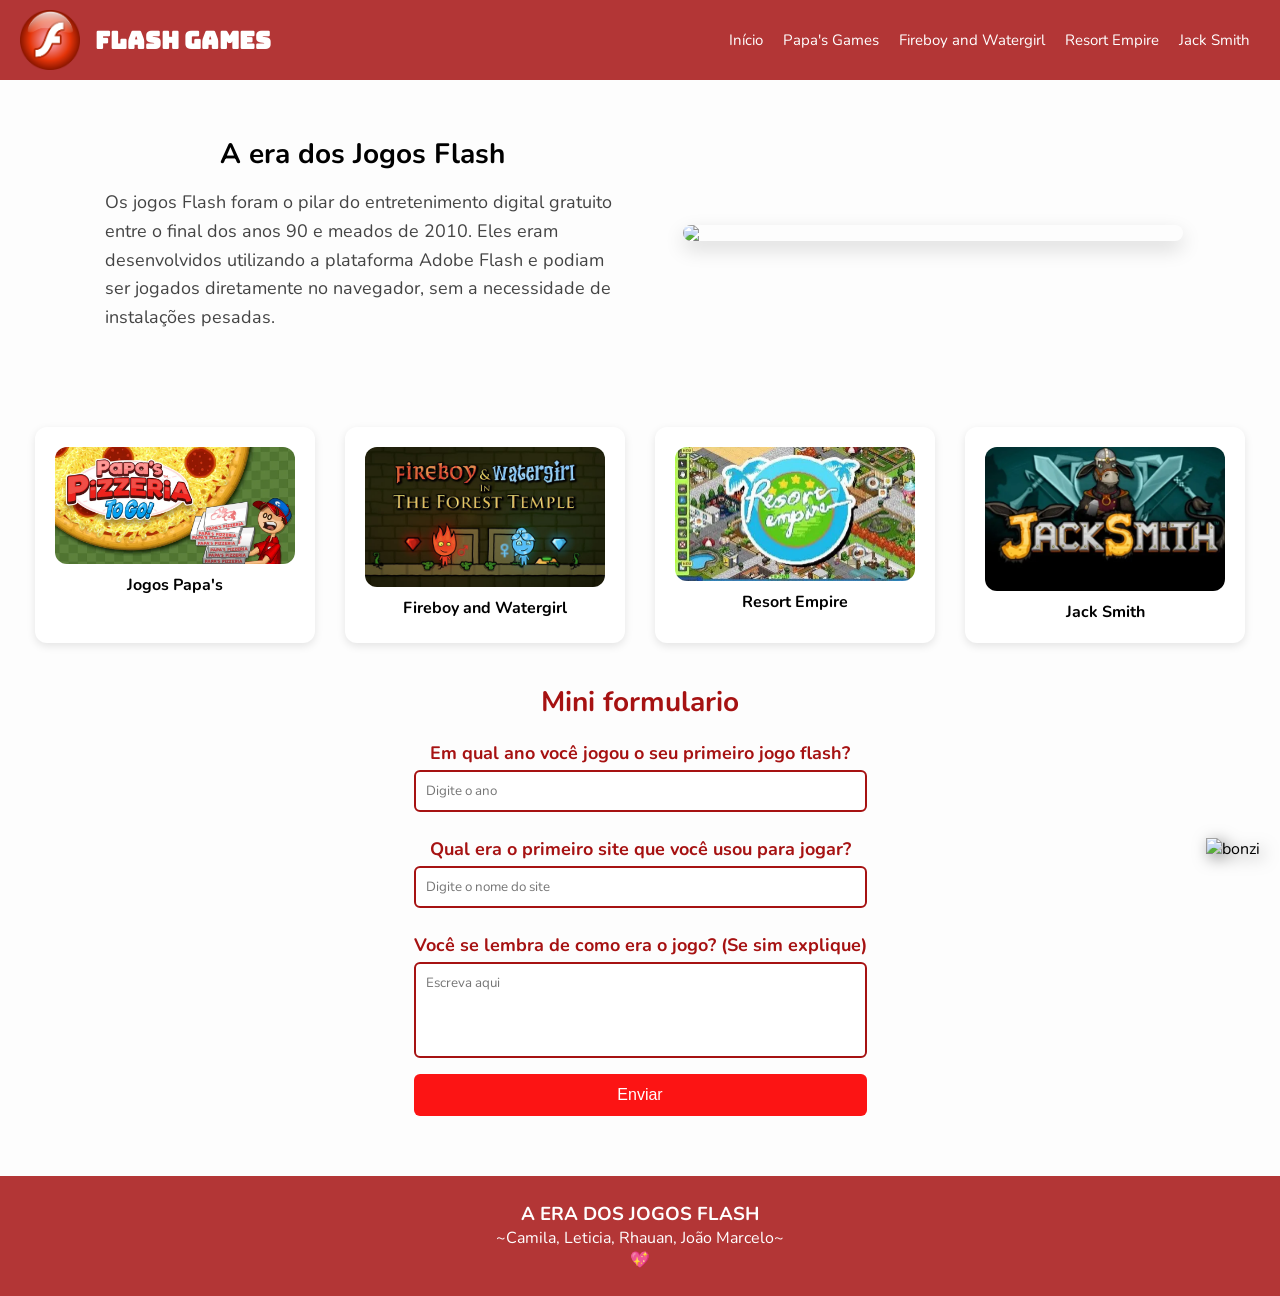
==== commit 93f08cc2: "TEXTO" ====
--- a/index.html
+++ b/index.html
@@ -30,7 +30,9 @@
     <section class="container">
         <div class="texto">
             <h2>A era dos Jogos Flash</h2>
-            <p>Os jogos Flash foram o pilar do entretenimento digital gratuito entre o final dos anos 90 e meados de 2010.</p>
+            <p>Os jogos Flash foram o pilar do entretenimento digital gratuito entre o final dos anos 90 e meados de
+                    2010. Eles eram desenvolvidos utilizando a plataforma Adobe Flash e podiam ser jogados diretamente
+                    no navegador, sem a necessidade de instalações pesadas.</p>
         </div>
 
         <div class="imagem">
@@ -89,4 +91,4 @@
 </footer>
 
 </body>
-</html>+</html>
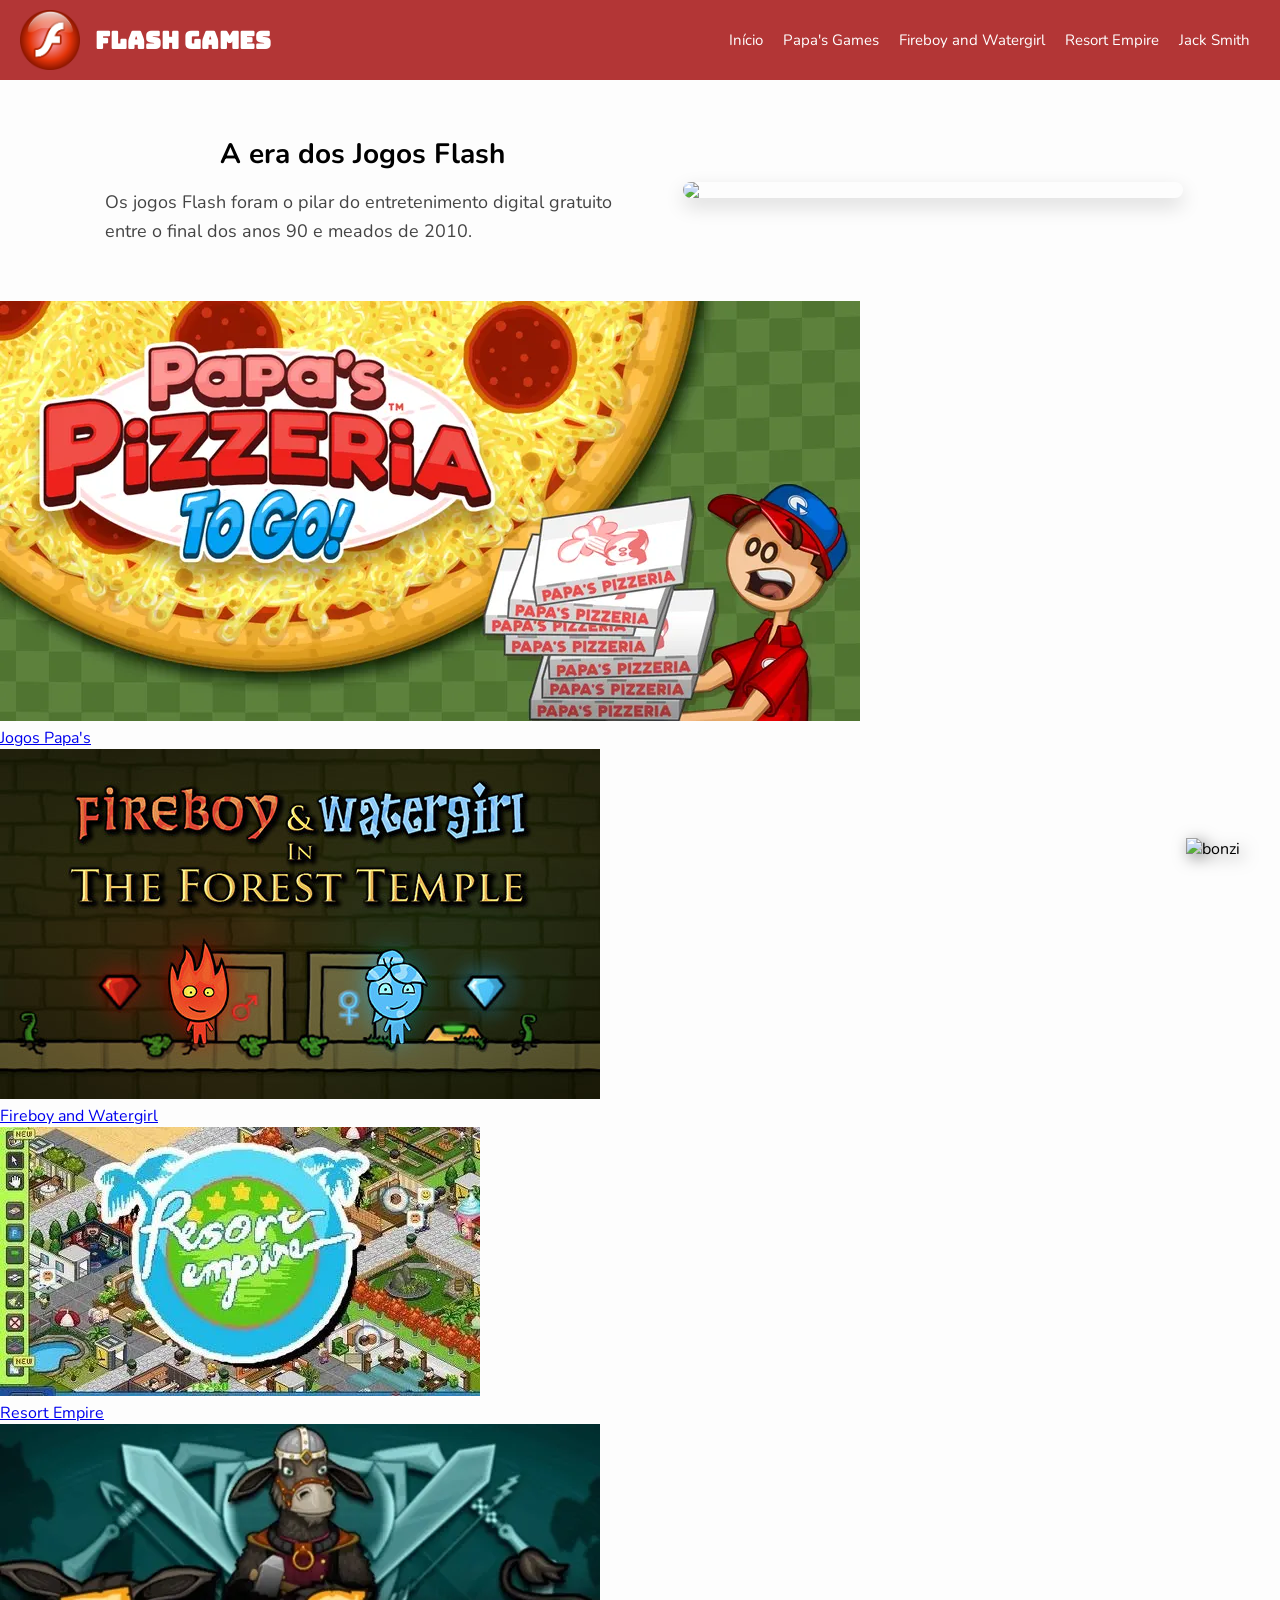
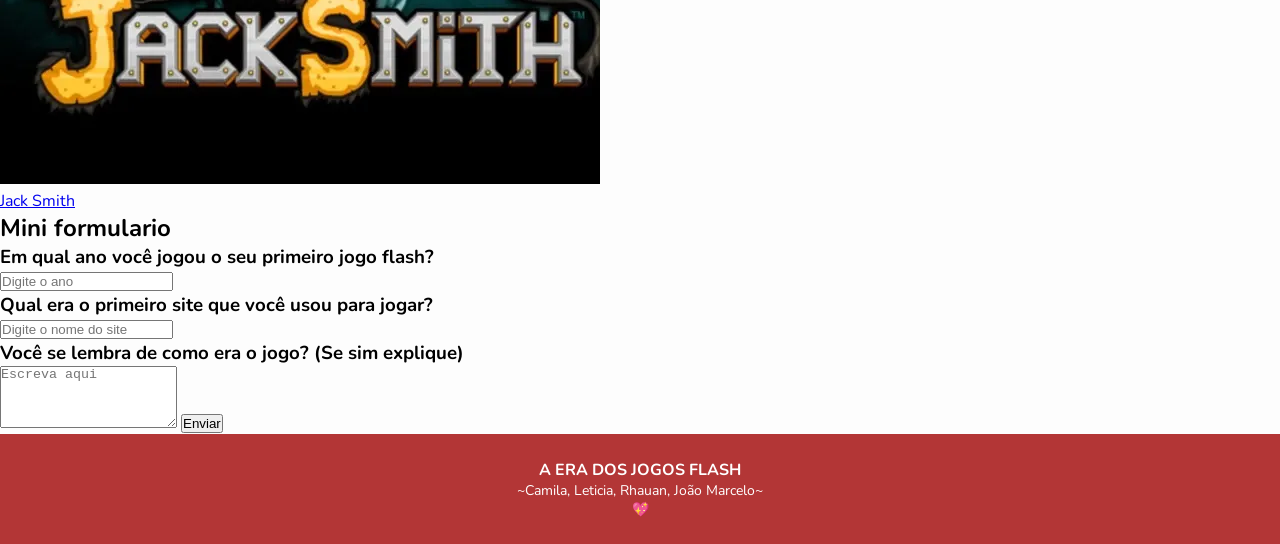
==== commit 10bb3014: "Merge branch 'Pg-Camila' of https://github.com/JustCamila/Projeto_JogosFlash into Pg-Camila" ====
--- a/index.html
+++ b/index.html
@@ -30,9 +30,7 @@
     <section class="container">
         <div class="texto">
             <h2>A era dos Jogos Flash</h2>
-            <p>Os jogos Flash foram o pilar do entretenimento digital gratuito entre o final dos anos 90 e meados de
-                    2010. Eles eram desenvolvidos utilizando a plataforma Adobe Flash e podiam ser jogados diretamente
-                    no navegador, sem a necessidade de instalações pesadas.</p>
+            <p>Os jogos Flash foram o pilar do entretenimento digital gratuito entre o final dos anos 90 e meados de 2010.</p>
         </div>
 
         <div class="imagem">
@@ -91,4 +89,4 @@
 </footer>
 
 </body>
-</html>
+</html>
--- a/style.css
+++ b/style.css
@@ -7,9 +7,11 @@
 body {
     background-color: #fdfdfd;
     font-family: Nunito;
+    margin: 0;
     display: flex;
     flex-direction: column;
     min-height: 100vh;
+    
 }
 
 .cabecalho {
@@ -19,7 +21,7 @@
     justify-content: space-between;
     align-items: center;
     padding: 10px 20px;
-    flex-wrap: wrap;
+    flex-wrap: wrap; 
     animation: deslizarHeader 1s ease;
 }
 
@@ -59,21 +61,23 @@
     display: flex;
     justify-content: center;
     flex: 1;
+    
 }
 
 .container {
     display: flex;
-    flex-wrap: wrap;
-    gap: 40px;
+    flex-wrap: wrap;      
+    gap: 40px;             
     max-width: 1100px;
     align-items: center;
     justify-content: center;
 }
 
 .texto {
-    flex: 1;
-    min-width: 300px;
-    margin: 15px;
+    flex: 1;               
+    min-width: 300px;    
+    margin: 15px; 
+    
 }
 
 .texto h2 {
@@ -89,132 +93,57 @@
 }
 
 .imagem {
-    flex: 1;
-    min-width: 300px;
+    flex: 1;              
+    min-width: 300px;     
     display: flex;
     justify-content: center;
 }
 
 .imagem img {
-    width: 100%;
-    max-width: 500px;
+    width: 100%;           
+    max-width: 500px;     
+    height: auto;
     border-radius: 12px;
     box-shadow: 0 8px 20px rgba(0,0,0,0.15);
 }
 
-.cards {
-    display: flex;
-    justify-content: center;
-    gap: 30px;
-    flex-wrap: wrap;
-    padding: 40px 20px;
-}
-
-.card {
-    padding: 20px;
-    background: #ffffff;
-    border-radius: 12px;
-    box-shadow: 0 3px 8px rgba(0,0,0,0.1);
-    text-align: center;
-    font-weight: bold;
-    display: flex;
-    flex-direction: column;
-    align-items: center;
-    transition: transform .3s, background .3s;
-    text-decoration: none;
-    color: #000000;
-    width: 280px;
-}
-
-.card:hover {
-    transform: translateY(-8px);
-    background: #A61212;
-    color: white;
-}
-
-.card img {
-    width: 100%;
-    max-width: 240px;
-    border-radius: 12px;
-    margin-bottom: 10px;
-}
-
-.formulario {
-    max-width: 500px;
-    margin: 0 auto 60px;
-    text-align: center;
-}
-
-.formulario h2 {
-    font-size: 28px;
-    color: #A61212;
-    margin-bottom: 20px;
-}
-
-.formulario h3 {
-    font-size: 18px;
-    margin: 15px 0 5px;
-    color: #A61212;
-}
-
-.formulario input,
-.formulario textarea {
-    width: 100%;
-    padding: 10px;
-    border: 2px solid #A61212;
-    border-radius: 6px;
-    margin-bottom: 10px;
-    font-family: Nunito;
-}
-
-.formulario textarea {
-    resize: none;
-}
-
-.formulario button {
-    width: 100%;
-    padding: 12px;
-    background: #fc1414;
-    color: white;
-    border: none;
-    border-radius: 6px;
-    font-size: 16px;
-    cursor: pointer;
-    transition: background .3s;
-}
-
-.formulario button:hover {
-    background: #8a0f0f;
-}
-
 .footer {
     background: #a61212d8;
-    color: white;
+    color: rgb(255, 255, 255);
     display: flex;
     flex-direction: column;
     align-items: center;
     justify-content: center;
     padding: 25px;
+    margin-bottom: 0;
 }
+
+.footer h3{
+    font-size: 16px;
+}
+
+.footer p {
+    font-size: 14px;
+}
+
 
 .fixed {
     position: fixed;       
     bottom: 40px;        
-    right: 20px;          
+    right: 40px;          
     z-index: 1000;        
-    max-width: 160px;
+    max-width: 300px;
     filter: drop-shadow(4px 4px 8px rgba(0,0,0,0.5));
-    position: fixed;
-    bottom: 40px;
-    right: 20px;
-    max-width: 90px;
 }
 
 .fixed img {
-    width: 100%;
+    width: 200px;        
+    height: auto;
+    
 }
 
+
 @keyframes deslizarHeader {
-    from { transform: translateY(-100px); }
-    to { transform: translateY(0); }
+    from { transform: translateY(-100px);}
+    to {transform: translateY(0); }
 }
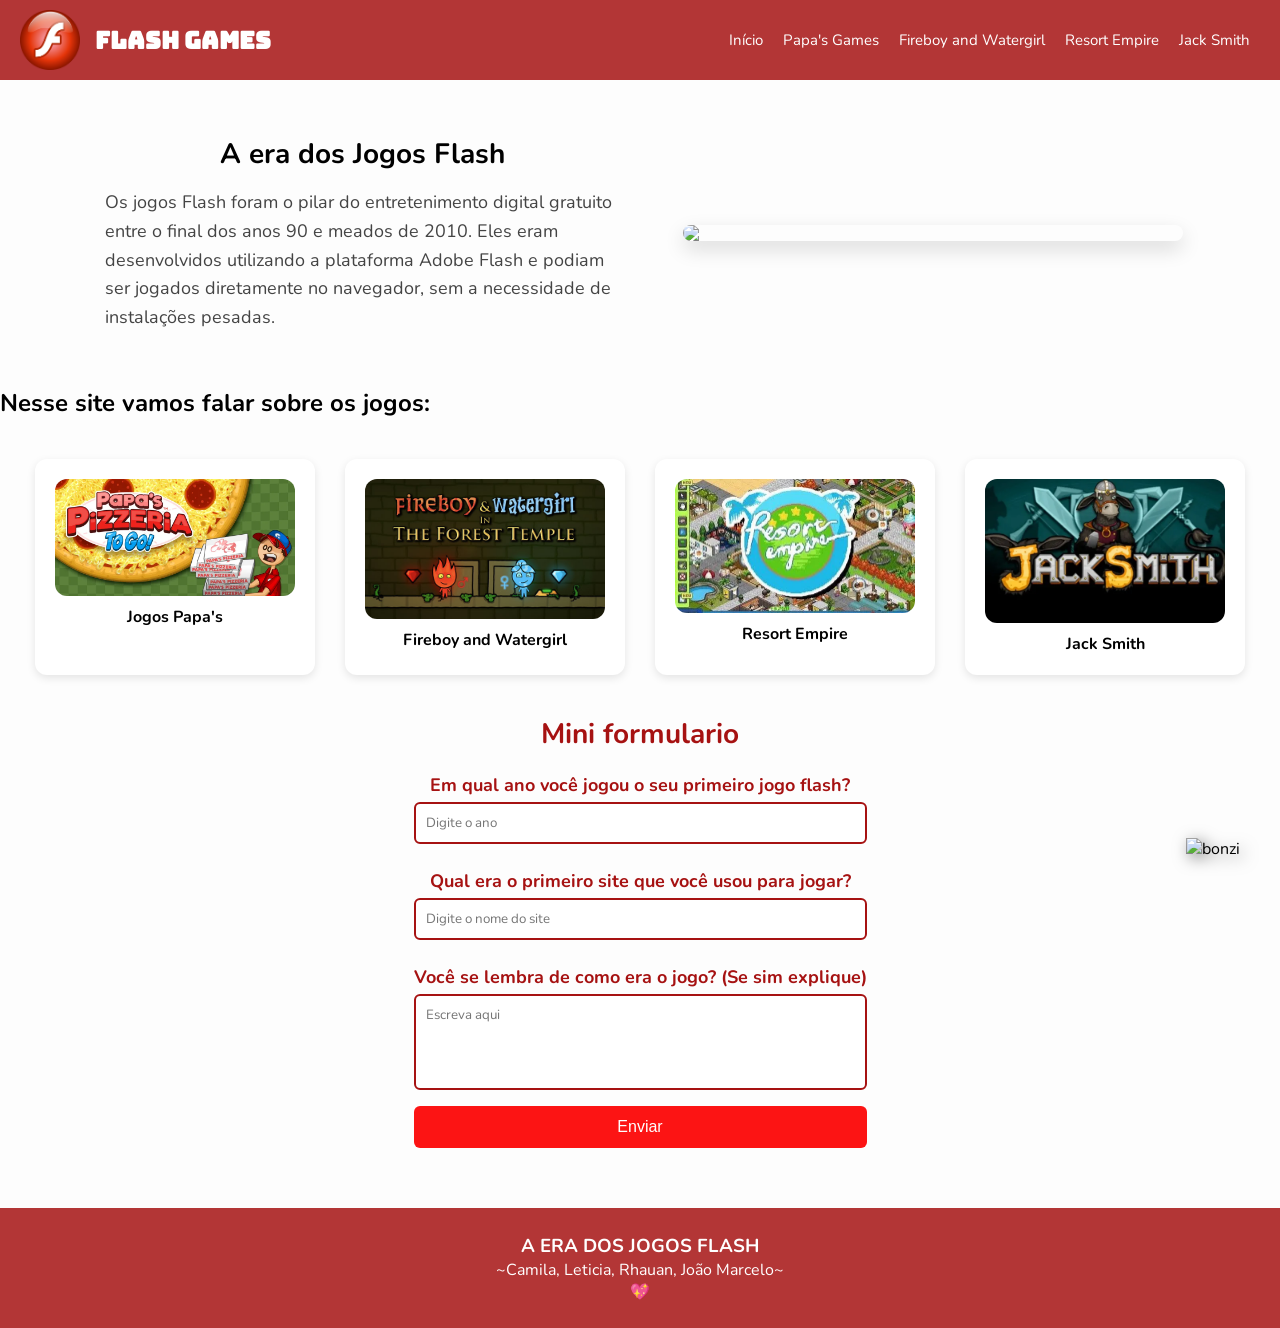
==== commit 38c252a9: "ultimos ajustes" ====
--- a/index.html
+++ b/index.html
@@ -30,7 +30,9 @@
     <section class="container">
         <div class="texto">
             <h2>A era dos Jogos Flash</h2>
-            <p>Os jogos Flash foram o pilar do entretenimento digital gratuito entre o final dos anos 90 e meados de 2010.</p>
+            <p>Os jogos Flash foram o pilar do entretenimento digital gratuito entre o final dos anos 90 e meados de
+                    2010. Eles eram desenvolvidos utilizando a plataforma Adobe Flash e podiam ser jogados diretamente
+                    no navegador, sem a necessidade de instalações pesadas.</p>
         </div>
 
         <div class="imagem">
@@ -43,6 +45,8 @@
         <img src="https://media.tenor.com/Xw-IhAxUofUAAAAj/bonzi-buddy-uwu.gif" alt="bonzi">
     </div>
 
+    <h2>Nesse site vamos falar sobre os jogos:</h2>
+    
 <section class="cards">
     <a class="card" href="papas.html">
         <img src="papaslogo.jpg">
@@ -89,4 +93,4 @@
 </footer>
 
 </body>
-</html>+</html>
--- a/style.css
+++ b/style.css
@@ -7,11 +7,9 @@
 body {
     background-color: #fdfdfd;
     font-family: Nunito;
-    margin: 0;
     display: flex;
     flex-direction: column;
     min-height: 100vh;
-    
 }
 
 .cabecalho {
@@ -21,7 +19,7 @@
     justify-content: space-between;
     align-items: center;
     padding: 10px 20px;
-    flex-wrap: wrap; 
+    flex-wrap: wrap;
     animation: deslizarHeader 1s ease;
 }
 
@@ -61,23 +59,21 @@
     display: flex;
     justify-content: center;
     flex: 1;
-    
 }
 
 .container {
     display: flex;
-    flex-wrap: wrap;      
-    gap: 40px;             
+    flex-wrap: wrap;
+    gap: 40px;
     max-width: 1100px;
     align-items: center;
     justify-content: center;
 }
 
 .texto {
-    flex: 1;               
-    min-width: 300px;    
-    margin: 15px; 
-    
+    flex: 1;
+    min-width: 300px;
+    margin: 15px;
 }
 
 .texto h2 {
@@ -93,37 +89,112 @@
 }
 
 .imagem {
-    flex: 1;              
-    min-width: 300px;     
+    flex: 1;
+    min-width: 300px;
     display: flex;
     justify-content: center;
 }
 
 .imagem img {
-    width: 100%;           
-    max-width: 500px;     
-    height: auto;
+    width: 100%;
+    max-width: 500px;
     border-radius: 12px;
     box-shadow: 0 8px 20px rgba(0,0,0,0.15);
 }
 
+.cards {
+    display: flex;
+    justify-content: center;
+    gap: 30px;
+    flex-wrap: wrap;
+    padding: 40px 20px;
+}
+
+.card {
+    padding: 20px;
+    background: #ffffff;
+    border-radius: 12px;
+    box-shadow: 0 3px 8px rgba(0,0,0,0.1);
+    text-align: center;
+    font-weight: bold;
+    display: flex;
+    flex-direction: column;
+    align-items: center;
+    transition: transform .3s, background .3s;
+    text-decoration: none;
+    color: #000000;
+    width: 280px;
+}
+
+.card:hover {
+    transform: translateY(-8px);
+    background: #A61212;
+    color: white;
+}
+
+.card img {
+    width: 100%;
+    max-width: 240px;
+    border-radius: 12px;
+    margin-bottom: 10px;
+}
+
+.formulario {
+    max-width: 500px;
+    margin: 0 auto 60px;
+    text-align: center;
+}
+
+.formulario h2 {
+    font-size: 28px;
+    color: #A61212;
+    margin-bottom: 20px;
+}
+
+.formulario h3 {
+    font-size: 18px;
+    margin: 15px 0 5px;
+    color: #A61212;
+}
+
+.formulario input,
+.formulario textarea {
+    width: 100%;
+    padding: 10px;
+    border: 2px solid #A61212;
+    border-radius: 6px;
+    margin-bottom: 10px;
+    font-family: Nunito;
+}
+
+.formulario textarea {
+    resize: none;
+}
+
+.formulario button {
+    width: 100%;
+    padding: 12px;
+    background: #fc1414;
+    color: white;
+    border: none;
+    border-radius: 6px;
+    font-size: 16px;
+    cursor: pointer;
+    transition: background .3s;
+}
+
+.formulario button:hover {
+    background: #8a0f0f;
+}
+
 .footer {
     background: #a61212d8;
-    color: rgb(255, 255, 255);
+    color: white;
     display: flex;
     flex-direction: column;
     align-items: center;
     justify-content: center;
     padding: 25px;
-    margin-bottom: 0;
-}
-
-.footer h3{
-    font-size: 16px;
-}
-
-.footer p {
-    font-size: 14px;
 }
 
 
@@ -142,8 +213,9 @@
     
 }
 
+}
 
 @keyframes deslizarHeader {
-    from { transform: translateY(-100px);}
-    to {transform: translateY(0); }
-}+    from { transform: translateY(-100px); }
+    to { transform: translateY(0); }
+}
